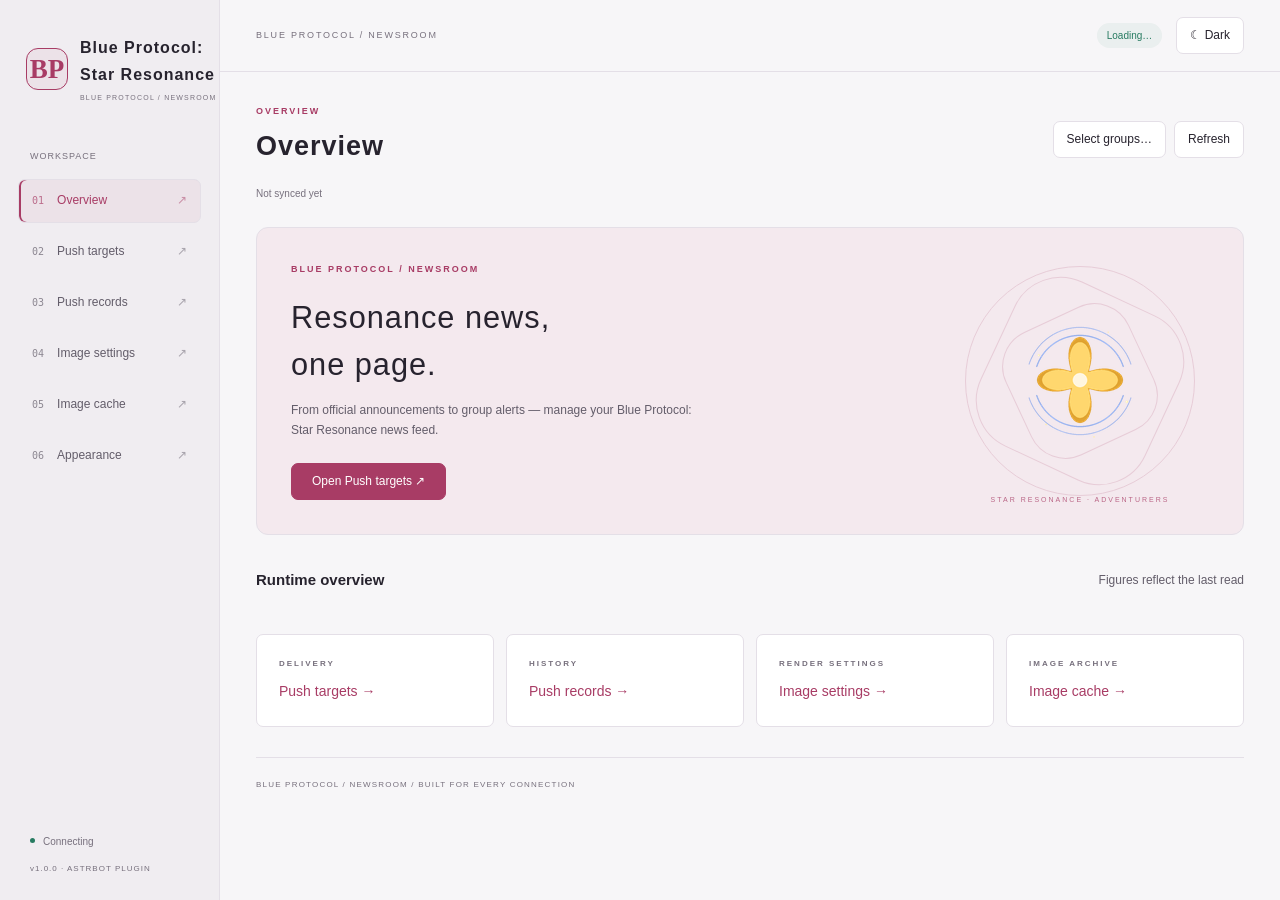
==== pages/blueprotocol-panel/index.html @ c2a6e119 "feat: 改为对接《蓝色协议：星痕共鸣》公告 v1.0.0 - 数据源换成腾讯游戏公告接口 apps.game.qq.com/wmp/v3.1/（列表 + 详情，JSONP） - 项目改名 Blue" ====
<!DOCTYPE html>
<html lang="en">
<head>
<meta charset="UTF-8">
<meta name="viewport" content="width=device-width,initial-scale=1.0">
<title>Blue Protocol: Star Resonance — Announcements</title>
<!--
  显式声明桥接 SDK：AstrBot 会把这个 src 重写成带 asset_token 的真实地址。
  整个页面里除这一处外不要再出现那个脚本地址（连注释都不行），否则自动注入会失效。
-->
<script src="/api/plugin/page/bridge-sdk.js"></script>
<link rel="stylesheet" href="./style.css">
</head>
<body>
<div class="wrap">
  <div class="topbar">
    <h1>Blue Protocol: Star Resonance</h1>
    <span class="pill" id="runPill">Loading…</span>
    <span class="spacer"></span>
    <button id="btnPickGroup">Select groups…</button>
    <button id="btnReload">Refresh</button>
  </div>

  <div class="stats" id="stats"></div>

  <div class="card">
    <h2>Push targets</h2>
    <p class="hint">
      Tick the groups that should receive Blue Protocol announcements automatically
      (checked every 5 minutes, pushed only when something is new). Saving takes effect
      immediately — same as sending <code>bp push on</code> in the group.
    </p>
    <div class="table-wrap">
      <table>
        <thead><tr>
          <th style="width:56px">Push</th><th>Group</th><th>Group ID</th>
          <th>Last pushed announcement</th><th class="acts">Actions</th>
        </tr></thead>
        <tbody id="groupBody"></tbody>
      </table>
    </div>
    <div class="row" style="margin-top:12px">
      <button id="btnSaveGroups" class="primary">Save push targets</button>
      <button id="btnPushAll">Check &amp; push now (all groups)</button>
      <span class="hint" id="saveHint"></span>
    </div>
  </div>
  <div class="grid2">
    <div class="card">
      <h2>Push records</h2>
      <p class="hint">The last announcement pushed to each group, used for deduplication. Reset it and the next check will push the newest announcement again.</p>
      <div class="list" id="recordList"></div>
      <div class="row" style="margin-top:10px">
        <button id="btnResetAll" class="danger">Clear all records</button>
        <span class="spacer"></span>
        <span class="hint" id="recordHint"></span>
      </div>
    </div>
    <div class="card">
      <h2>Long-image settings</h2>
      <div class="field">
        <label for="cfgShotEnabled">Render announcements as a phone-sized long image</label>
        <select id="cfgShotEnabled">
          <option value="1">Enabled (render the announcement body)</option>
          <option value="0">Disabled (use the dark card image)</option>
        </select>
      </div>
      <div class="field">
        <label for="cfgShotHeight">Maximum height (CSS pixels, 0 = no limit)</label>
        <input type="text" id="cfgShotHeight" placeholder="5000">
      </div>
      <div class="field">
        <label for="cfgShotQuality">JPEG quality (1-100)</label>
        <input type="text" id="cfgShotQuality" placeholder="88">
      </div>
      <div class="row">
        <button id="btnSaveConfig" class="primary">Save settings</button>
        <span class="hint" id="cfgHint"></span>
      </div>
    </div>
  </div>

  <div class="card">
    <h2>Image cache</h2>
    <div class="row">
      <span class="hint" id="shotHint"></span>
      <span class="spacer"></span>
      <button id="btnClearCache">Clear summary cache</button>
      <button id="btnClearShots" class="danger">Clear images</button>
    </div>
    <div class="gallery" id="gallery"></div>
  </div>
</div>

<div class="modal-mask" id="pickMask" hidden>
  <div class="modal">
    <h2>Select push targets</h2>
    <div class="row">
      <div class="field grow">
        <label for="pickSearch">Search by group name / group ID</label>
        <input type="text" id="pickSearch" placeholder="e.g. BlueProtocol or 339466990">
      </div>
      <button id="btnPickRefresh">Refresh group list</button>
    </div>
    <div class="pick-list" id="pickList"></div>
    <div class="modal-foot">
      <span class="hint" id="pickHint" style="margin-right:auto"></span>
      <button id="btnPickApply" class="primary">Replace list with selection</button>
      <button id="pickClose">Cancel</button>
    </div>
  </div>
</div>

<div class="modal-mask" id="testMask" hidden>
  <div class="modal">
    <h2>Test push</h2>
    <p class="hint" id="testTarget"></p>
    <div class="row">
      <label><input type="checkbox" id="testForce"> Force re-send (ignore the "already pushed" record)</label>
    </div>
    <div class="modal-foot">
      <span class="hint" id="testResult" style="margin-right:auto"></span>
      <button id="btnTestRun" class="primary">Start push</button>
      <button id="testClose">Close</button>
    </div>
  </div>
</div>

<div class="toast" id="toast"></div>
<div class="modal-mask" id="modalMask" hidden>
  <div class="modal">
    <h2 id="modalTitle"></h2>
    <p id="modalMsg" style="white-space:pre-line;color:var(--muted,#9aa)"></p>
    <input id="modalInput" type="text" hidden
      style="width:100%;box-sizing:border-box;padding:6px 8px;margin-top:6px">
    <div class="modal-foot">
      <button class="primary" id="modalOk">OK</button>
      <button id="modalCancel">Cancel</button>
    </div>
  </div>
</div>
<!-- Keep the image URL in HTML so AstrBot can rewrite it with an asset token. -->
<template id="heroArtTemplate">
  <img class="art-client-icon" src="./blueprotocol-icon.png" width="128" height="128" alt="">
</template>
<script src="./shell.js"></script>
<script src="./app.js"></script>
</body>
</html>
---- pages/blueprotocol-panel/style.css ----
:root {
  --bg: #f5f7fa; --card: #ffffff; --border: #e5e7eb; --text: #1f2937;
  --text2: #6b7280; --text3: #9ca3af; --accent: #3b82f6;
  --accent-soft: rgba(59, 130, 246, 0.1); --danger: #ef4444;
  --danger-soft: rgba(239, 68, 68, 0.1); --ok: #22c55e; --ok-soft: rgba(34, 197, 94, 0.12);
  --warn: #f59e0b; --shadow: 0 1px 3px rgba(0, 0, 0, 0.06), 0 1px 2px rgba(0, 0, 0, 0.04);
  --radius: 10px;
}
html[data-theme="dark"] {
  --bg: #17181c; --card: #1f2126; --border: #32353c; --text: #e5e7eb;
  --text2: #9ca3af; --text3: #6b7280; --accent: #60a5fa;
  --accent-soft: rgba(96, 165, 250, 0.14); --danger: #f87171;
  --danger-soft: rgba(248, 113, 113, 0.14); --ok: #4ade80; --ok-soft: rgba(74, 222, 128, 0.14);
  --warn: #fbbf24; --shadow: none;
}
* { box-sizing: border-box; }
body {
  margin: 0; padding: 16px; background: var(--bg); color: var(--text);
  font-family: -apple-system, BlinkMacSystemFont, "Segoe UI", Roboto, "Helvetica Neue",
    "PingFang SC", "Microsoft YaHei", sans-serif;
  font-size: 14px; line-height: 1.6;
}
.wrap { max-width: 1180px; margin: 0 auto; }
.topbar { display: flex; align-items: center; gap: 12px; flex-wrap: wrap; margin-bottom: 14px; }
.topbar h1 { font-size: 18px; margin: 0; font-weight: 600; }
.pill { font-size: 12px; padding: 2px 8px; border-radius: 999px; background: var(--ok-soft); color: var(--ok); }
.pill.off { background: var(--danger-soft); color: var(--danger); }
.pill.warn { background: rgba(245, 158, 11, 0.14); color: var(--warn); }
.spacer { flex: 1 1 auto; }
.stats { display: flex; gap: 10px; flex-wrap: wrap; margin-bottom: 14px; }
.stat { flex: 1 1 130px; background: var(--card); border: 1px solid var(--border);
  border-radius: var(--radius); padding: 10px 14px; box-shadow: var(--shadow); }
.stat .n { font-size: 19px; font-weight: 600; }
.stat .l { font-size: 12px; color: var(--text2); }
.card { background: var(--card); border: 1px solid var(--border); border-radius: var(--radius);
  box-shadow: var(--shadow); padding: 14px; margin-bottom: 14px; }
.card h2 { font-size: 15px; margin: 0 0 8px; font-weight: 600; }
.grid2 { display: grid; grid-template-columns: 1fr 1fr; gap: 14px; }
@media (max-width: 760px) { .grid2 { grid-template-columns: 1fr; } }
.row { display: flex; gap: 10px; flex-wrap: wrap; align-items: center; }
.field { display: flex; flex-direction: column; gap: 4px; margin-bottom: 8px; }
.field.grow { flex: 1 1 200px; min-width: 0; }
label { font-size: 12px; color: var(--text2); }
input[type="text"], select, textarea {
  font: inherit; color: var(--text); background: var(--bg);
  border: 1px solid var(--border); border-radius: 8px; padding: 7px 10px; width: 100%; outline: none;
}
input[type="text"]:focus, select:focus { border-color: var(--accent); }
input[type="checkbox"] { accent-color: var(--accent); width: 16px; height: 16px; }
button { font: inherit; cursor: pointer; border-radius: 8px; padding: 7px 14px;
  border: 1px solid var(--border); background: var(--card); color: var(--text); white-space: nowrap; }
button:hover { border-color: var(--accent); }
button.primary { background: var(--accent); border-color: var(--accent); color: #fff; }
button.danger { color: var(--danger); border-color: var(--danger-soft); }
button.link { border: none; background: none; color: var(--accent); padding: 2px 4px; }
button.link.danger { color: var(--danger); }
button:disabled { opacity: .5; cursor: not-allowed; }
.hint { font-size: 12px; color: var(--text2); margin: 6px 0; }
.table-wrap { overflow-x: auto; }
table { width: 100%; border-collapse: collapse; font-size: 13px; }
th, td { text-align: left; padding: 8px 10px; border-bottom: 1px solid var(--border); vertical-align: middle; }
th { font-size: 12px; color: var(--text2); font-weight: 500; white-space: nowrap; }
tbody tr:hover { background: var(--accent-soft); }
td.acts, th.acts { text-align: right; white-space: nowrap; }
.tag { display: inline-block; font-size: 11px; padding: 1px 7px; border-radius: 999px;
  background: var(--accent-soft); color: var(--accent); }
.tag.off { background: var(--danger-soft); color: var(--danger); }
.tag.warn { background: rgba(245, 158, 11, .16); color: var(--warn); }
.empty { text-align: center; color: var(--text2); padding: 18px; }
.list { max-height: 240px; overflow: auto; border: 1px solid var(--border); border-radius: 8px; }
.list-item { display: flex; gap: 10px; align-items: center; padding: 8px 10px;
  border-bottom: 1px solid var(--border); }
.list-item:last-child { border-bottom: none; }
.list-item .nm { flex: 1 1 auto; min-width: 0; overflow: hidden; text-overflow: ellipsis; white-space: nowrap; }
.gallery { display: flex; gap: 10px; flex-wrap: wrap; margin-top: 10px; }
.thumb { width: 150px; border: 1px solid var(--border); border-radius: 8px; overflow: hidden; background: var(--bg); }
.thumb img { width: 100%; height: 190px; object-fit: cover; display: block; }
.thumb .cap { font-size: 11px; color: var(--text2); padding: 6px 8px; word-break: break-all; }
.pick-list { max-height: 46vh; overflow: auto; margin-top: 10px;
  border: 1px solid var(--border); border-radius: 8px; }
.pick-item { display: flex; gap: 10px; align-items: center; padding: 9px 12px;
  cursor: pointer; border-bottom: 1px solid var(--border); }
.pick-item:last-child { border-bottom: none; }
.pick-item:hover { background: var(--accent-soft); }
.pick-item .nm { flex: 1 1 auto; min-width: 0; overflow: hidden; text-overflow: ellipsis; white-space: nowrap; }
.pick-item .sub { color: var(--text2); font-size: 12px; white-space: nowrap; }
.modal-mask { position: fixed; inset: 0; background: rgba(0, 0, 0, .45); display: flex;
  align-items: center; justify-content: center; padding: 18px; z-index: 50; }
.modal-mask[hidden] { display: none; }
.modal { background: var(--card); border: 1px solid var(--border); border-radius: var(--radius);
  padding: 16px; width: 100%; max-width: 620px; max-height: 88vh; overflow: auto; box-shadow: var(--shadow); }
.modal h2 { margin-top: 0; }
.modal-foot { display: flex; gap: 10px; align-items: center; margin-top: 14px; }
.toast { position: fixed; left: 50%; bottom: 28px; transform: translateX(-50%) translateY(20px);
  background: #111827; color: #fff; padding: 9px 16px; border-radius: 8px; font-size: 13px;
  opacity: 0; pointer-events: none; transition: all .2s ease; z-index: 99; max-width: 80vw; }
.toast.show { opacity: 1; transform: translateX(-50%) translateY(0); }
.toast.err { background: #b91c1c; }

/* Workspace redesign. Both themes are complete, independent palettes. */
:root {color-scheme:light;--bg:#f7f6f8;--card:#fff;--rail:#f0edf1;--text:#27232e;--text2:#635d6a;--text3:#77707d;--border:#e4dfe7;--accent:#a83c65;--accent-soft:#ac416610;--hero:#f4e9ee;--ok:#277b61;--ok-soft:#277b6110;--warn:#956018;--danger:#b43d48;--danger-soft:#b43d4810;--shadow:0 4px 18px #29202e03;--pad:24px;--radius:12px;--accent-ink:#fff;}
html[data-palette="jade"] {--bg:#f6f7f2;--rail:#edf0e8;--border:#dce3d8;--text:#27352e;--text2:#5e6e64;--text3:#708075;--accent:#35765e;--accent-soft:#35765e0e;--hero:#e8eee3;}
html[data-palette="violet"] {--bg:#f6f6fa;--rail:#eeedf5;--border:#e0dfeb;--text:#2b2941;--text2:#656078;--text3:#77728a;--accent:#6855a8;--accent-soft:#6855a810;--hero:#ece9f5;}
html[data-theme="dark"] {color-scheme:dark;--bg:#18171c;--card:#211f26;--rail:#141318;--text:#ede7ee;--text2:#b9aebe;--text3:#a295a8;--border:#39323e;--accent:#eca2bb;--accent-soft:#eca2bb12;--hero:#2b222b;--accent-ink:#291d24;--ok:#88c8a9;--ok-soft:#88c8a912;--danger:#f49fa6;--danger-soft:#f49fa612;--warn:#e2ba80;--shadow:none;}
html[data-theme="dark"][data-palette="jade"] {--bg:#161c19;--card:#1d2520;--rail:#121814;--border:#323e35;--text:#e7ece5;--text2:#adbcae;--text3:#98a699;--accent:#9bc5a3;--accent-soft:#9bc5a312;--hero:#253023;--accent-ink:#17281e;}
html[data-theme="dark"][data-palette="violet"] {--bg:#191821;--card:#22212c;--rail:#14131c;--border:#393649;--text:#eeebf6;--text2:#b9b3cf;--text3:#a39bb8;--accent:#baa8f1;--accent-soft:#baa8f112;--hero:#2b263d;--accent-ink:#241c3a;}
[hidden] {display:none!important;} body {padding:0;font-size:13px;line-height:1.7;} button,input,select,textarea {font-family:inherit;}button {min-height:36px;padding:7px 13px;border-radius:7px;font-size:12px;}button.primary {background:var(--accent);color:var(--accent-ink);border-color:var(--accent);}button.primary:hover {color:var(--accent-ink);}button:focus-visible,a:focus-visible,input:focus-visible,textarea:focus-visible,select:focus-visible,[tabindex]:focus-visible {outline:2px solid var(--accent);outline-offset:3px;} input[type="text"],input[type="number"],select,textarea {background:var(--bg);color:var(--text);border:1px solid var(--border);border-radius:7px;padding:10px 12px;max-width:100%;}input[type="checkbox"] {accent-color:var(--accent);flex-shrink:0;} .workspace {display:grid;grid-template-columns:220px minmax(0,1fr);min-height:100vh;} .rail {position:sticky;top:0;height:100vh;display:flex;flex-direction:column;background:var(--rail);border-right:1px solid var(--border);padding:34px 18px 24px;} .brand {display:flex;align-items:center;gap:12px;padding:0 8px;text-decoration:none;color:var(--text);} .brand-symbol {display:grid;place-items:center;width:42px;height:42px;flex:0 0 42px;border:1px solid var(--accent);border-radius:12px;color:var(--accent);font:600 27px Georgia,serif;background:var(--accent-soft);} .brand strong {font-size:16px;letter-spacing:1px;} .brand small {display:block;font-size:7px;letter-spacing:1.2px;color:var(--text3);margin-top:4px;white-space:nowrap;} .nav-label {font-size:9px;color:var(--text3);margin:45px 12px 14px;letter-spacing:1px;} .rail nav {display:grid;gap:7px;} .nav-item {display:flex;align-items:center;gap:13px;text-align:left;border:1px solid transparent;background:transparent;color:var(--text2);height:44px;} .nav-item.active {background:var(--accent-soft);border-color:var(--border);color:var(--accent);box-shadow:inset 2px 0 var(--accent);} .nav-number {font:10px Consolas,monospace;opacity:.7;} .nav-arrow {margin-left:auto;opacity:.5;} .rail-footer {margin-top:auto;padding:30px 12px 0;color:var(--text3);font-size:10px;} .rail-footer small {display:block;margin-top:12px;font-size:8px;letter-spacing:1px;} .connection::before {content:'';display:inline-block;width:5px;height:5px;border-radius:50%;background:var(--ok);margin:0 8px 2px 0;} .connection.error::before {background:var(--danger);} .stage {min-width:0;} .workspace-header {display:flex;align-items:center;justify-content:space-between;gap:12px;min-height:72px;padding:16px 36px;border-bottom:1px solid var(--border);} .breadcrumb {font-size:9px;letter-spacing:1.8px;color:var(--text3);} .header-tools {display:flex;align-items:center;gap:14px;} .pill {font-size:10px;padding:4px 10px;} .workspace-content {max-width:1520px;margin:auto;padding:32px 36px 20px;} .page-heading {display:flex;justify-content:space-between;align-items:center;gap:16px;margin-bottom:10px;} .eyebrow {display:block;color:var(--accent);font-size:9px;font-weight:600;letter-spacing:2px;} h1 {font-size:27px;font-weight:600;letter-spacing:1px;margin:5px 0;} .workspace-actions {display:flex;flex-wrap:wrap;gap:8px;justify-content:flex-end;} .sync-line {color:var(--text3);font-size:10px;margin-bottom:25px;} .request-feedback {padding:12px 16px;border:1px solid var(--border);border-left:3px solid var(--danger);border-radius:7px;background:var(--danger-soft);color:var(--danger);margin:12px 0;font-size:12px;overflow-wrap:anywhere;}
.hero {display:flex;align-items:center;justify-content:space-between;overflow:hidden;position:relative;min-height:285px;background:var(--hero);border:1px solid var(--border);border-radius:var(--radius);margin-bottom:28px;}.hero-copy {padding:34px;position:relative;z-index:1;}.hero h2 {white-space:pre-line;font-size:clamp(24px,2.4vw,34px);font-weight:500;line-height:1.5;letter-spacing:1px;margin:18px 0 12px;}.hero p {font-size:12px;color:var(--text2);margin:0 0 23px;max-width:420px;}.hero .primary {padding-inline:20px;}.hero-art {position:relative;width:250px;height:250px;margin:0 38px;flex:0 0 250px;color:var(--accent);}.art-orbit {position:absolute;inset:10px;border:1px solid currentColor;opacity:.16;border-radius:50%;}.art-orbit::before,.art-orbit::after {content:'';position:absolute;inset:23px;border:1px solid currentColor;border-radius:28%;transform:rotate(25deg);}.art-orbit::after {inset:46px;transform:rotate(-25deg);}.art-symbol {position:absolute;inset:40px;display:grid;place-items:center;font:95px Georgia,serif;opacity:.6;}.art-caption {position:absolute;bottom:0;width:100%;text-align:center;font-size:7px;letter-spacing:2px;opacity:.75;}[data-palette="pink"] .art-symbol {border:2px solid currentColor;border-radius:22px;inset:65px 48px;font:56px Georgia,serif;}[data-palette="pink"] .art-orbit {border-radius:15%;transform:rotate(-10deg);}[data-palette="jade"] .art-symbol {font-family:KaiTi,STKaiti,serif;font-size:100px;}[data-palette="jade"] .hero h2 {font-family:KaiTi,STKaiti,"Microsoft YaHei",serif;}[data-palette="violet"] .art-symbol {transform:rotate(-8deg);}.section-heading {display:flex;justify-content:space-between;align-items:center;margin-bottom:14px;gap:12px;}.section-heading h2 {font-size:15px;margin:0;}.stats {display:grid;grid-template-columns:repeat(3,minmax(0,1fr));gap:12px;margin-bottom:22px;}.stat {min-width:0;display:flex;flex-direction:column-reverse;gap:12px;padding:20px;border-radius:9px;box-shadow:none;}.stat .n {font-size:21px;font-weight:500;overflow-wrap:anywhere;}.stat .l {font-size:11px;color:var(--text2);}.stat .l::before {content:'';display:inline-block;width:4px;height:4px;border:1px solid var(--accent);margin:0 8px 2px 0;}.shortcuts {display:grid;grid-template-columns:repeat(auto-fit,minmax(160px,1fr));gap:12px;}.shortcut {padding:22px;text-align:left;background:var(--card);border:1px solid var(--border);white-space:normal;}.shortcut .eyebrow {font-size:8px;color:var(--text3);}.shortcut strong {display:block;font-size:14px;font-weight:500;margin-top:10px;color:var(--accent);}.card {padding:var(--pad);border-radius:var(--radius);margin-bottom:20px;}.card h2 {font-size:16px;margin:0 0 15px;}.row {gap:10px;}.field {margin-bottom:12px;gap:7px;}.field.grow {min-width:0;}.hint {color:var(--text2);font-size:12px;line-height:1.9;overflow-wrap:anywhere;}.table-wrap {overflow:auto;border:1px solid var(--border);border-radius:8px;margin-top:18px;position:relative;isolation:isolate;}table {min-width:640px;font-size:12px;}th {padding:13px 12px;background:var(--rail);font-size:11px;}td {padding:15px 12px;vertical-align:middle;} .tabs {display:flex;gap:4px;padding:4px;border:1px solid var(--border);border-radius:8px;background:var(--bg);} .tab {border-color:transparent;background:transparent;} .tab.on {background:var(--card);border-color:var(--border);color:var(--accent);} .list {max-height:65vh;} .list-item {padding:15px 12px;} .gallery {display:grid;grid-template-columns:repeat(auto-fill,minmax(180px,1fr));gap:16px;margin-top:20px;} .thumb {min-width:0;width:auto;} .modal {padding:26px;border-radius:14px;box-shadow:0 20px 80px #0003;} .modal-mask {backdrop-filter:blur(3px);} .modal #modalMsg {color:var(--text2)!important;} .modal-foot {margin-top:24px;} .pick-item {padding:13px 12px;} .pick-item .sub {overflow-wrap:anywhere;white-space:normal;}.pick-item .nm {min-width:0;} .appearance-card {max-width:700px;} .appearance-card .field {margin-top:25px;} .compact-row {display:flex;justify-content:space-between;align-items:center;gap:20px;margin:26px 0;color:var(--text);}.compact-row small {display:block;color:var(--text3);margin-top:4px;}.workspace-footer {margin-top:30px;padding:20px 0 0;border-top:1px solid var(--border);font-size:8px;letter-spacing:1.2px;color:var(--text3);}.skip-link {position:fixed;left:12px;top:-60px;padding:10px;background:var(--card);color:var(--accent);z-index:100;}.skip-link:focus {top:12px;}html[data-compact="true"] {--pad:16px;}html[data-compact="true"] td {padding:9px 12px;}#toast.show,.toast.show {opacity:1;transform:translateX(-50%) translateY(0);} 
@media(max-width:1100px){.workspace {grid-template-columns:190px minmax(0,1fr);}.rail {padding-inline:12px;}.brand {gap:8px;padding-inline:0;}.brand strong {font-size:14px;}.workspace-content {padding:26px 24px;}.workspace-header {padding-inline:24px;}.hero-art {margin:0 10px;flex-basis:200px;transform:scale(.85);}}
@media(max-width:850px){.workspace {grid-template-columns:150px minmax(0,1fr);}.brand-symbol {display:none;}.brand {padding:0 8px;}.brand small {font-size:6px;}.nav-arrow {display:none;}.hero-art {display:none;}.workspace-actions {max-width:300px;}.page-heading {align-items:flex-start;}.stats {grid-template-columns:repeat(2,minmax(0,1fr));}.hero {min-height:260px;}.grid2 {grid-template-columns:1fr;}}
@media(max-width:600px){.workspace {display:block;}.rail {position:sticky;top:0;z-index:20;height:auto;padding:8px 12px;border-right:0;border-bottom:1px solid var(--border);}.brand,.nav-label,.rail-footer {display:none;}.rail nav {display:flex;gap:4px;overflow:auto;}.nav-item {flex:1 0 64px;flex-direction:column;justify-content:center;gap:0;height:49px;padding:4px 8px;}.nav-number {font-size:8px;}.nav-text {font-size:10px;}.workspace-header {min-height:60px;padding:12px 16px;}.breadcrumb {font-size:7px;letter-spacing:1px;max-width:110px;}.header-tools {gap:8px;}.header-tools .pill {font-size:9px;}.header-tools button {font-size:10px;padding:6px 10px;}.workspace-content {padding:23px 16px 18px;}.page-heading {flex-wrap:wrap;gap:12px;}h1 {font-size:25px;}.workspace-actions {max-width:none;justify-content:flex-start;}.workspace-actions button {font-size:11px;}.sync-line {margin-bottom:20px;}.hero-copy {padding:25px 22px;}.hero h2 {font-size:27px;}.hero p {font-size:11px;}.card {padding:18px;}.stat {padding:15px;}.stat .n {font-size:18px;}.stat .l {font-size:10px;}.shortcuts {grid-template-columns:repeat(2,minmax(0,1fr));}.shortcut {padding:17px;}.shortcut strong {font-size:12px;}.row > button {flex:1 1 auto;}.row > .field {flex:1 1 130px;min-width:0;}.modal {padding:20px;}.modal .row {flex-wrap:wrap;}.modal .row > .field {width:auto;}.modal-mask {padding:12px;}.pick-item .sub {max-width:110px;font-size:10px;}.workspace-footer {font-size:7px;}.section-heading .hint {font-size:10px;}}
@media(prefers-reduced-motion:reduce){*,*::before,*::after{transition:none!important;animation:none!important;}}

/* Alignment contract: labels and values occupy stable rows, independent of fonts. */
.stats .stat { display: grid; grid-template-rows: auto 1fr; align-content: start; gap: 12px; }
.stats .stat .l { grid-row: 1; line-height: 20px; margin: 0; }
.stats .stat .l::before { content: none; }
.stats .stat .n { grid-row: 2; align-self: start; margin: 0; font-size: 22px; line-height: 32px; min-height: 32px; overflow-wrap: anywhere; }
input[type="checkbox"] { margin: 0; vertical-align: middle; flex: 0 0 auto; }
label:has(> input[type="checkbox"]) { display: inline-flex; align-items: center; gap: 8px; line-height: 22px; }
.row:has(> .field) { align-items: flex-end; }
.row > .field { margin-top: 0; margin-bottom: 0; }
.row > label:has(> input[type="checkbox"]) { min-height: 40px; padding: 0; align-self: flex-end; }
@media (max-width: 600px) { .stats .stat .n { font-size: 18px; line-height: 28px; min-height: 28px; } }

.row > button:not(.link), .row > .field > input:not([type="checkbox"]), .row > .field > select { min-height: 40px; height: 40px; }

.stats .stat .n { font-family: "Segoe UI", "Microsoft YaHei", sans-serif; font-variant-numeric: tabular-nums; }

/* Original transparent client icon, centered at its native resolution. */
.art-client-icon { position: absolute; inset: 0; margin: auto; width: 128px; height: 128px; object-fit: contain; }
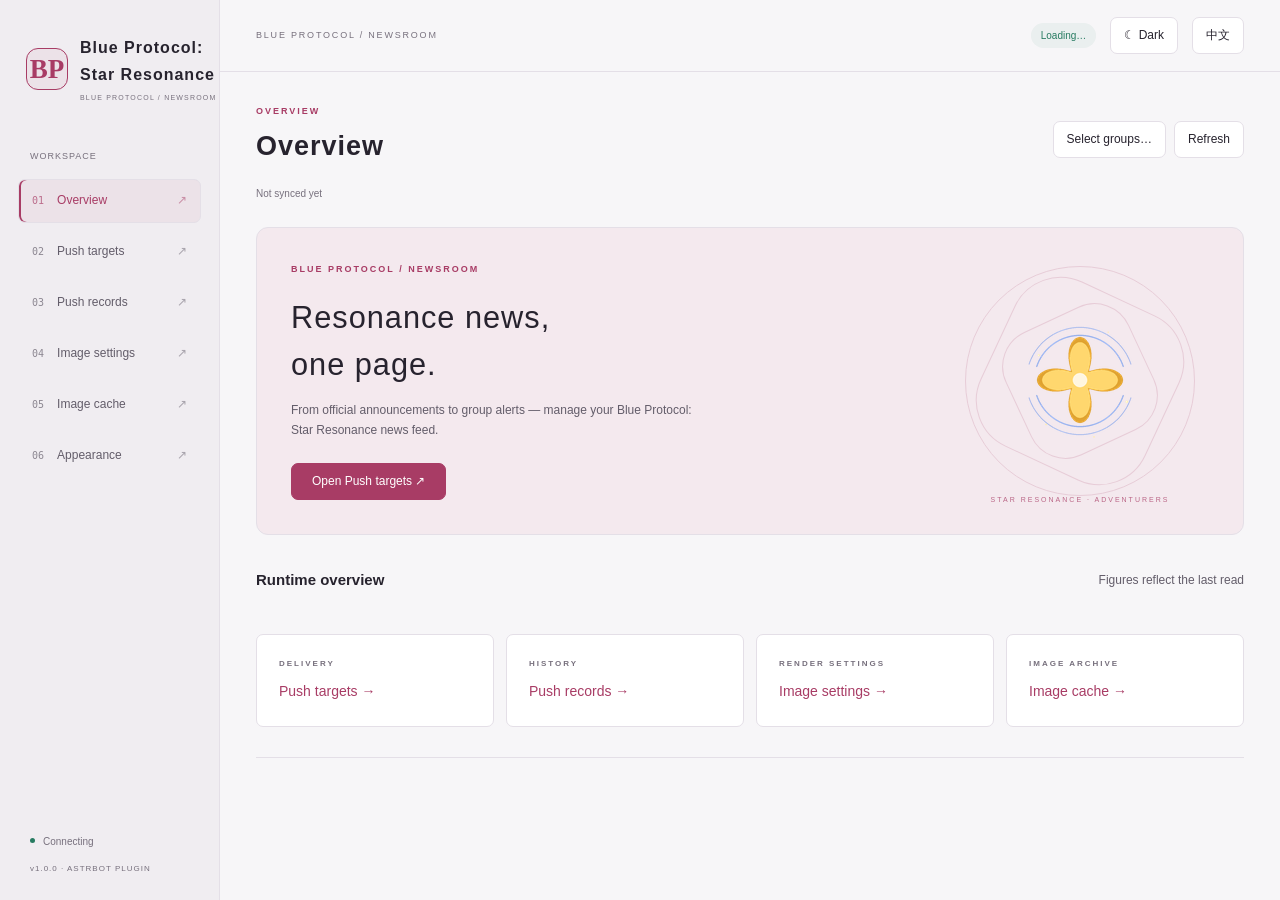
==== commit fddd2ffd: "feat: 面板/文档/配置项中英双语，按浏览器时区自动识别语言 v1.1.0" ====
--- a/pages/blueprotocol-panel/index.html
+++ b/pages/blueprotocol-panel/index.html
@@ -14,18 +14,18 @@
 <body>
 <div class="wrap">
   <div class="topbar">
-    <h1>Blue Protocol: Star Resonance</h1>
+    <h1 data-i18n="top.title">Blue Protocol: Star Resonance</h1>
     <span class="pill" id="runPill">Loading…</span>
     <span class="spacer"></span>
-    <button id="btnPickGroup">Select groups…</button>
-    <button id="btnReload">Refresh</button>
+    <button id="btnPickGroup" data-i18n="top.pick">Select groups…</button>
+    <button id="btnReload" data-i18n="top.reload">Refresh</button>
   </div>
 
   <div class="stats" id="stats"></div>
 
   <div class="card">
-    <h2>Push targets</h2>
-    <p class="hint">
+    <h2 data-i18n="card.targets.title">Push targets</h2>
+    <p class="hint" data-i18n="card.targets.hint">
       Tick the groups that should receive Blue Protocol announcements automatically
       (checked every 5 minutes, pushed only when something is new). Saving takes effect
       immediately — same as sending <code>bp push on</code> in the group.
@@ -33,60 +33,63 @@
     <div class="table-wrap">
       <table>
         <thead><tr>
-          <th style="width:56px">Push</th><th>Group</th><th>Group ID</th>
-          <th>Last pushed announcement</th><th class="acts">Actions</th>
+          <th style="width:56px" data-i18n="th.push">Push</th>
+          <th data-i18n="th.group">Group</th>
+          <th data-i18n="th.groupId">Group ID</th>
+          <th data-i18n="th.lastPushed">Last pushed announcement</th>
+          <th class="acts" data-i18n="th.actions">Actions</th>
         </tr></thead>
         <tbody id="groupBody"></tbody>
       </table>
     </div>
     <div class="row" style="margin-top:12px">
-      <button id="btnSaveGroups" class="primary">Save push targets</button>
-      <button id="btnPushAll">Check &amp; push now (all groups)</button>
+      <button id="btnSaveGroups" class="primary" data-i18n="btn.saveTargets">Save push targets</button>
+      <button id="btnPushAll" data-i18n="btn.pushAll">Check &amp; push now (all groups)</button>
       <span class="hint" id="saveHint"></span>
     </div>
   </div>
   <div class="grid2">
     <div class="card">
-      <h2>Push records</h2>
-      <p class="hint">The last announcement pushed to each group, used for deduplication. Reset it and the next check will push the newest announcement again.</p>
+      <h2 data-i18n="card.records.title">Push records</h2>
+      <p class="hint" data-i18n="card.records.hint">The last announcement pushed to each group, used for deduplication. Reset it and the next check will push the newest announcement again.</p>
       <div class="list" id="recordList"></div>
       <div class="row" style="margin-top:10px">
-        <button id="btnResetAll" class="danger">Clear all records</button>
+        <button id="btnResetAll" class="danger" data-i18n="btn.clearRecords">Clear all records</button>
         <span class="spacer"></span>
         <span class="hint" id="recordHint"></span>
       </div>
     </div>
     <div class="card">
-      <h2>Long-image settings</h2>
+      <h2 data-i18n="card.settings.title">Long-image settings</h2>
       <div class="field">
-        <label for="cfgShotEnabled">Render announcements as a phone-sized long image</label>
+        <label for="cfgShotEnabled" data-i18n="lbl.longImage">Render announcements as a phone-sized long image</label>
         <select id="cfgShotEnabled">
-          <option value="1">Enabled (render the announcement body)</option>
-          <option value="0">Disabled (use the dark card image)</option>
+          <option value="1" data-i18n="opt.longImageOn">Enabled (render the announcement body)</option>
+          <option value="0" data-i18n="opt.longImageOff">Disabled (use the dark card image)</option>
         </select>
       </div>
       <div class="field">
-        <label for="cfgShotHeight">Maximum height (CSS pixels, 0 = no limit)</label>
+        <label for="cfgShotHeight" data-i18n="lbl.maxHeight">Maximum height (CSS pixels, 0 = no limit)</label>
         <input type="text" id="cfgShotHeight" placeholder="5000">
       </div>
       <div class="field">
-        <label for="cfgShotQuality">JPEG quality (1-100)</label>
+        <label for="cfgShotQuality" data-i18n="lbl.quality">JPEG quality (1-100)</label>
         <input type="text" id="cfgShotQuality" placeholder="88">
       </div>
       <div class="row">
-        <button id="btnSaveConfig" class="primary">Save settings</button>
+        <button id="btnSaveConfig" class="primary" data-i18n="btn.saveSettings">Save settings</button>
         <span class="hint" id="cfgHint"></span>
       </div>
     </div>
   </div>
 
   <div class="card">
-    <h2>Image cache</h2>
+    <h2 data-i18n="card.cache.title">Image cache</h2>
     <div class="row">
       <span class="hint" id="shotHint"></span>
       <span class="spacer"></span>
-      <button id="btnClearCache">Clear summary cache</button>
-      <button id="btnClearShots" class="danger">Clear images</button>
+      <button id="btnClearCache" data-i18n="btn.clearSummary">Clear summary cache</button>
+      <button id="btnClearShots" class="danger" data-i18n="btn.clearImages">Clear images</button>
     </div>
     <div class="gallery" id="gallery"></div>
   </div>
@@ -94,34 +97,34 @@
 
 <div class="modal-mask" id="pickMask" hidden>
   <div class="modal">
-    <h2>Select push targets</h2>
+    <h2 data-i18n="modal.pick.title">Select push targets</h2>
     <div class="row">
       <div class="field grow">
-        <label for="pickSearch">Search by group name / group ID</label>
-        <input type="text" id="pickSearch" placeholder="e.g. BlueProtocol or 339466990">
+        <label for="pickSearch" data-i18n="lbl.search">Search by group name / group ID</label>
+        <input type="text" id="pickSearch" placeholder="e.g. BlueProtocol or 339466990" data-i18n-placeholder="ph.search">
       </div>
-      <button id="btnPickRefresh">Refresh group list</button>
+      <button id="btnPickRefresh" data-i18n="btn.refreshGroups">Refresh group list</button>
     </div>
     <div class="pick-list" id="pickList"></div>
     <div class="modal-foot">
       <span class="hint" id="pickHint" style="margin-right:auto"></span>
-      <button id="btnPickApply" class="primary">Replace list with selection</button>
-      <button id="pickClose">Cancel</button>
+      <button id="btnPickApply" class="primary" data-i18n="btn.applyPick">Replace list with selection</button>
+      <button id="pickClose" data-i18n="btn.cancel">Cancel</button>
     </div>
   </div>
 </div>
 
 <div class="modal-mask" id="testMask" hidden>
   <div class="modal">
-    <h2>Test push</h2>
+    <h2 data-i18n="modal.test.title">Test push</h2>
     <p class="hint" id="testTarget"></p>
     <div class="row">
-      <label><input type="checkbox" id="testForce"> Force re-send (ignore the "already pushed" record)</label>
+      <label><input type="checkbox" id="testForce"> <span data-i18n="lbl.force">Force re-send (ignore the "already pushed" record)</span></label>
     </div>
     <div class="modal-foot">
       <span class="hint" id="testResult" style="margin-right:auto"></span>
-      <button id="btnTestRun" class="primary">Start push</button>
-      <button id="testClose">Close</button>
+      <button id="btnTestRun" class="primary" data-i18n="btn.startPush">Start push</button>
+      <button id="testClose" data-i18n="btn.close">Close</button>
     </div>
   </div>
 </div>
@@ -134,8 +137,8 @@
     <input id="modalInput" type="text" hidden
       style="width:100%;box-sizing:border-box;padding:6px 8px;margin-top:6px">
     <div class="modal-foot">
-      <button class="primary" id="modalOk">OK</button>
-      <button id="modalCancel">Cancel</button>
+      <button class="primary" id="modalOk" data-i18n="btn.ok">OK</button>
+      <button id="modalCancel" data-i18n="btn.cancel">Cancel</button>
     </div>
   </div>
 </div>
@@ -143,6 +146,7 @@
 <template id="heroArtTemplate">
   <img class="art-client-icon" src="./blueprotocol-icon.png" width="128" height="128" alt="">
 </template>
+<script src="./i18n.js"></script>
 <script src="./shell.js"></script>
 <script src="./app.js"></script>
 </body>
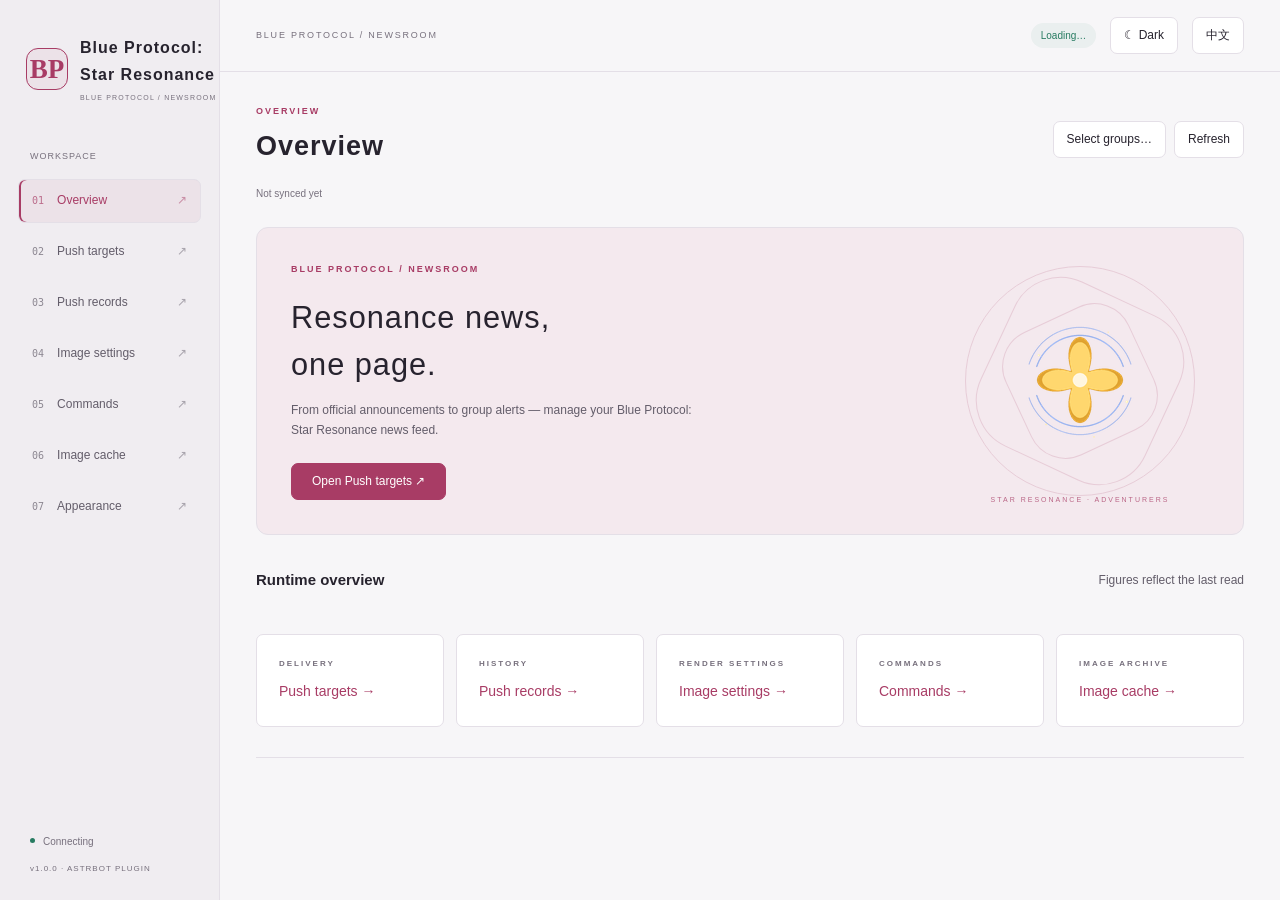
==== commit 34d8f6b9: "feat: 指令前缀可切换 + 面板布局重排（v1.5.0） 指令： - 新增配置 command_prefixes（默认 ["bp", "blue protocol"]），可在 WebUI 或   " ====
--- a/pages/blueprotocol-panel/index.html
+++ b/pages/blueprotocol-panel/index.html
@@ -3,7 +3,7 @@
 <head>
 <meta charset="UTF-8">
 <meta name="viewport" content="width=device-width,initial-scale=1.0">
-<title>Blue Protocol: Star Resonance — Announcements</title>
+<title data-i18n="page.title">Blue Protocol: Star Resonance — Announcements</title>
 <!--
   显式声明桥接 SDK：AstrBot 会把这个 src 重写成带 asset_token 的真实地址。
   整个页面里除这一处外不要再出现那个脚本地址（连注释都不行），否则自动注入会失效。
@@ -61,25 +61,97 @@
     </div>
     <div class="card">
       <h2 data-i18n="card.settings.title">Long-image settings</h2>
-      <div class="field">
-        <label for="cfgShotEnabled" data-i18n="lbl.longImage">Render announcements as a phone-sized long image</label>
-        <select id="cfgShotEnabled">
-          <option value="1" data-i18n="opt.longImageOn">Enabled (render the announcement body)</option>
-          <option value="0" data-i18n="opt.longImageOff">Disabled (use the dark card image)</option>
-        </select>
-      </div>
-      <div class="field">
-        <label for="cfgShotHeight" data-i18n="lbl.maxHeight">Maximum height (CSS pixels, 0 = no limit)</label>
-        <input type="text" id="cfgShotHeight" placeholder="5000">
-      </div>
-      <div class="field">
-        <label for="cfgShotQuality" data-i18n="lbl.quality">JPEG quality (1-100)</label>
-        <input type="text" id="cfgShotQuality" placeholder="88">
-      </div>
+
+      <div class="field-group">
+        <h3 class="group-title" data-i18n="group.renderer">Renderer</h3>
+        <div class="field-grid cols-2">
+          <div class="field">
+            <label for="cfgTypstEnabled" data-i18n="lbl.typstEnabled">Typeset with local Typst</label>
+            <select id="cfgTypstEnabled">
+              <option value="1" data-i18n="opt.typstOn">Enabled (local Typst compiler)</option>
+              <option value="0" data-i18n="opt.typstOff">Disabled (browser screenshots)</option>
+            </select>
+            <span class="hint" id="cfgTypstStatus"></span>
+          </div>
+          <div class="field">
+            <label for="cfgShotEnabled" data-i18n="lbl.longImage">Render announcements as a long image</label>
+            <select id="cfgShotEnabled">
+              <option value="1" data-i18n="opt.longImageOn">Enabled (render the announcement body)</option>
+              <option value="0" data-i18n="opt.longImageOff">Disabled (use the dark card image)</option>
+            </select>
+          </div>
+        </div>
+      </div>
+
+      <div class="field-group">
+        <h3 class="group-title" data-i18n="group.layout">Long-image layout</h3>
+        <div class="field-grid">
+          <div class="field">
+            <label for="cfgTypstTheme" data-i18n="lbl.typstTheme">Long-image theme</label>
+            <select id="cfgTypstTheme">
+              <option value="dark" data-i18n="opt.themeDark">Dark</option>
+              <option value="light" data-i18n="opt.themeLight">Light</option>
+            </select>
+          </div>
+          <div class="field">
+            <label for="cfgTypstWidth" data-i18n="lbl.canvasWidth">Canvas width (pixels)</label>
+            <input type="text" id="cfgTypstWidth" placeholder="1280">
+          </div>
+          <div class="field">
+            <label for="cfgTypstBodyWidth" data-i18n="lbl.bodyWidth">Text column width (pixels, 0 = auto)</label>
+            <input type="text" id="cfgTypstBodyWidth" placeholder="1258">
+          </div>
+          <div class="field">
+            <label for="cfgTypstBorder" data-i18n="lbl.borderWidth">Border width (pixels)</label>
+            <input type="text" id="cfgTypstBorder" placeholder="11">
+          </div>
+          <div class="field">
+            <label for="cfgTypstParaSpacing" data-i18n="lbl.paraSpacing">Paragraph spacing (pixels)</label>
+            <input type="text" id="cfgTypstParaSpacing" placeholder="14">
+          </div>
+          <div class="field">
+            <label for="cfgTypstLineHeight" data-i18n="lbl.lineHeight">Line height (multiplier)</label>
+            <input type="text" id="cfgTypstLineHeight" placeholder="1.8">
+          </div>
+        </div>
+      </div>
+
+      <div class="field-group">
+        <h3 class="group-title" data-i18n="group.output">Output</h3>
+        <div class="field-grid">
+          <div class="field">
+            <label for="cfgShotHeight" data-i18n="lbl.maxHeight">Maximum height (CSS pixels, 0 = no limit)</label>
+            <input type="text" id="cfgShotHeight" placeholder="5000">
+          </div>
+          <div class="field">
+            <label for="cfgShotQuality" data-i18n="lbl.quality">JPEG quality (1-100)</label>
+            <input type="text" id="cfgShotQuality" placeholder="88">
+          </div>
+        </div>
+      </div>
+
       <div class="row">
         <button id="btnSaveConfig" class="primary" data-i18n="btn.saveSettings">Save settings</button>
         <span class="hint" id="cfgHint"></span>
       </div>
+    </div>
+  </div>
+
+  <div class="card">
+    <h2 data-i18n="card.commands.title">Commands</h2>
+    <p class="hint" data-i18n="card.commands.hint">
+      The words that trigger the bot in chat. Several prefixes are allowed and spaces are
+      optional. Changes apply immediately — no restart needed.
+    </p>
+    <div class="field">
+      <label for="cfgPrefixes" data-i18n="lbl.prefixes">Command prefixes</label>
+      <input type="text" id="cfgPrefixes" placeholder="bp, blue protocol">
+      <span class="hint" id="cfgPrefixHint"></span>
+    </div>
+    <div class="cmd-list" id="cmdList"></div>
+    <div class="row">
+      <button id="btnSavePrefixes" class="primary" data-i18n="btn.savePrefixes">Save prefixes</button>
+      <span class="hint" id="cmdHint"></span>
     </div>
   </div>
 
--- a/pages/blueprotocol-panel/style.css
+++ b/pages/blueprotocol-panel/style.css
@@ -130,3 +130,27 @@
 
 /* Original transparent client icon, centered at its native resolution. */
 .art-client-icon { position: absolute; inset: 0; margin: auto; width: 128px; height: 128px; object-fit: contain; }
+
+
+/* Settings card: labelled groups + responsive field grid. */
+.field-group { margin-bottom: 18px; }
+.field-group:last-of-type { margin-bottom: 0; }
+.group-title {
+  font-size: 11px; font-weight: 600; letter-spacing: 1.2px; text-transform: uppercase;
+  color: var(--text3); margin: 0 0 12px;
+}
+.field-grid { display: grid; grid-template-columns: repeat(3, minmax(0, 1fr)); gap: 14px 18px; }
+.field-grid.cols-2 { grid-template-columns: repeat(2, minmax(0, 1fr)); }
+.field-grid .field { margin-bottom: 0; }
+.cmd-list { display: grid; gap: 8px; margin: 16px 0 18px; }
+.cmd-item {
+  display: flex; gap: 14px; align-items: baseline; flex-wrap: wrap;
+  padding: 9px 12px; border: 1px solid var(--border); border-radius: 8px; background: var(--bg);
+}
+.cmd-item code { font-size: 12px; color: var(--accent); white-space: nowrap; }
+.cmd-item span { font-size: 12px; color: var(--text2); min-width: 0; }
+@media (max-width: 1100px) { .field-grid { grid-template-columns: repeat(2, minmax(0, 1fr)); } }
+@media (max-width: 600px) {
+  .field-grid, .field-grid.cols-2 { grid-template-columns: 1fr; }
+  .cmd-item { flex-direction: column; gap: 4px; }
+}
